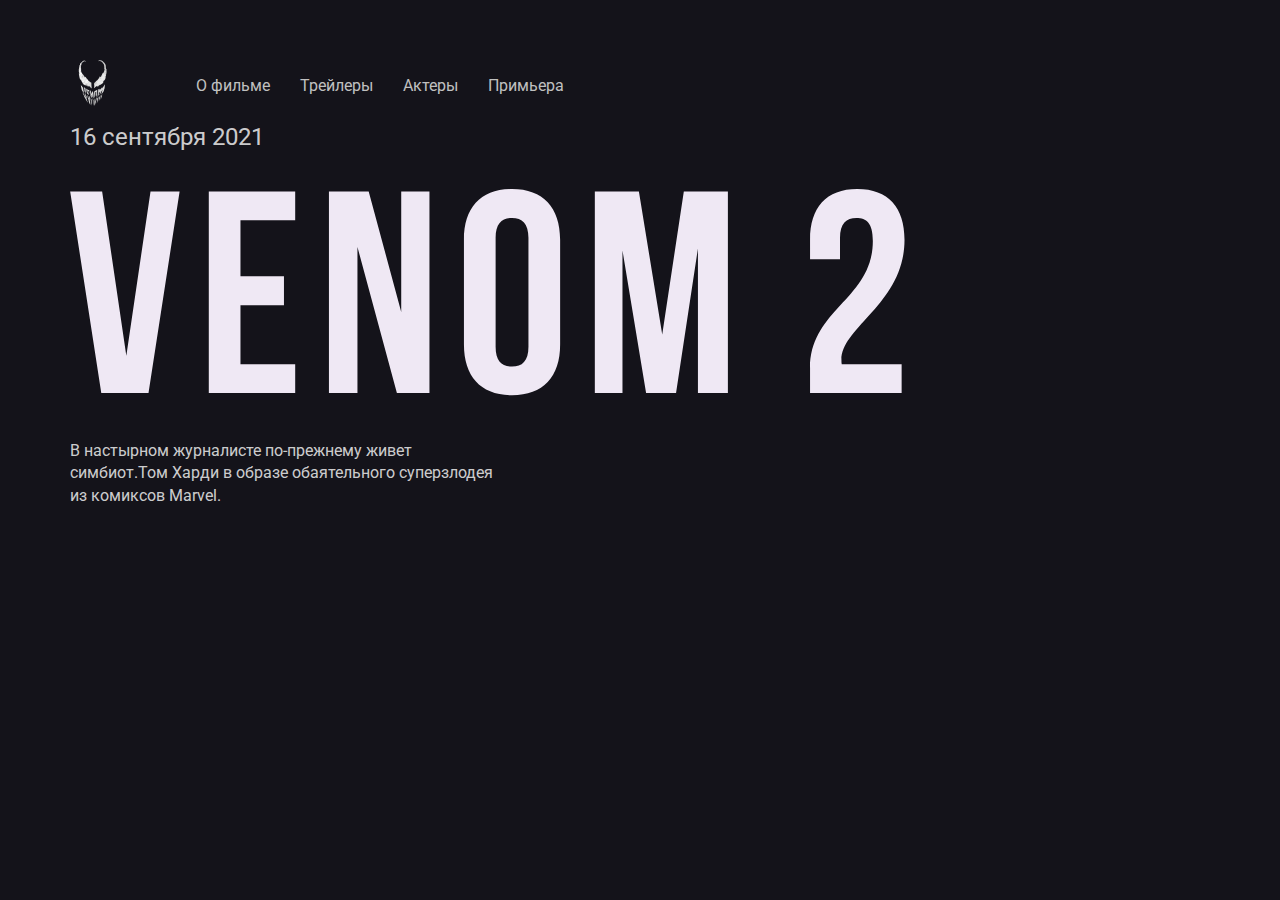
==== index.html @ 0b6f8396 "Создали структуру проекта   и с вертсали шапку сайта" ====
<!DOCTYPE html>
<html lang="ru">
<head>
    <meta charset="UTF-8">
    <meta http-equiv="X-UA-Compatible" content="IE=edge">
    <meta name="viewport" content="width=device-width, initial-scale=1.0">
    <title>Document</title>
    <link rel="preconnect" href="https://fonts.gstatic.com">
<link href="https://fonts.googleapis.com/css2?family=Roboto:wght@400;700&display=swap" rel="stylesheet">
    <link rel="stylesheet" href="css/style.css">
    <link rel="stylesheet" href="css/normalize.css">
</head>
<body>
    <div class="container">
  <header class="header">
        <a href="/" class="logo-link">
        <img  width="46"  height="71" src="logo.png" alt="here logo venum" class="logo-img">
        </a>
        <nav class="nav">
            <ul class="nav-menu">
                <li class="nav-menu-item"></li>
                <a href="about.html" class="nav-menu-link">О фильме</a>

                <li class="nav-menu-item"></li>
                <a href="trailer.html" class="nav-menu-link">Трейлеры</a>

                <li class="nav-menu-item"></li>
                <a href="actors" class="nav-menu-link">Актеры</a>

                <li class="nav-menu-item"></li>
                <a href="premier.html" class="nav-menu-link">Примьера</a>

            </ul>
        </nav>

    </header>

<div class="film">
    <div class="film-text">
        <span class="film-date">16 сентября 2021 </span>
        <img src="Venom 2 (1).svg" alt="venom-logo2" class="film-logo">
        <p class="film-description">
            В настырном журналисте по-прежнему живет симбиот.Том Харди в образе обаятельного суперзлодея из комиксов Marvel.
        </p>
    </div>

</div>


    </div>

  

</body>
</html>
---- css/style.css ----
body{
    background-color: #14131A;
color:#fff;
font-family: 'Roboto', sans-serif;
}
.container{
    max-width: 1140px;
    margin: auto;
}
header{
    display: flex;
    align-items: center;
    padding-top: 40px;
    
   
}
.logo-link{
    display: inline-block;
    margin-right: 50px;
}
.nav-menu{
    margin: 0;
    padding: 0;
    list-style: none;
    display: flex;

}
.nav-menu-item{
    margin-right: 30px;
}
.nav-menu-link{
    text-decoration: none;
    color:silver;
}
.film-date{
    display: block;
    font-size: 24px;
    line-height: 28px;
    margin-bottom: 38px;
    color:rgba(255, 255, 255, 0.8);
}
.film-description{
    margin-top: 40px;
    max-width: 423px;
    font-size: 16px;
    line-height: 140%;
    color:rgba(255, 255, 255, 0.8)

}
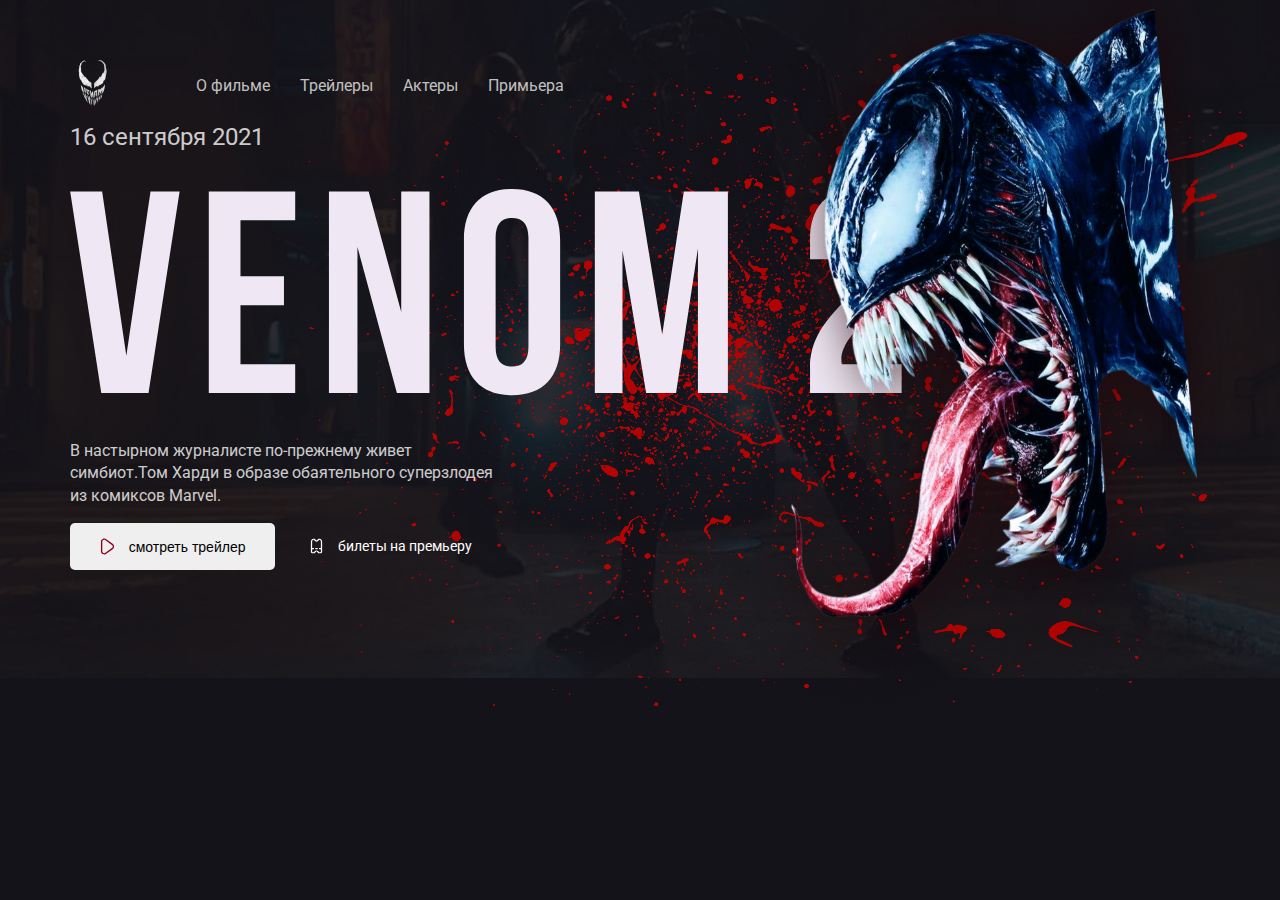
==== commit 984e209c: "верстали главную страницу" ====
--- a/index.html
+++ b/index.html
@@ -4,13 +4,13 @@
     <meta charset="UTF-8">
     <meta http-equiv="X-UA-Compatible" content="IE=edge">
     <meta name="viewport" content="width=device-width, initial-scale=1.0">
-    <title>Document</title>
+    <title>Venom 2</title>
     <link rel="preconnect" href="https://fonts.gstatic.com">
 <link href="https://fonts.googleapis.com/css2?family=Roboto:wght@400;700&display=swap" rel="stylesheet">
     <link rel="stylesheet" href="css/style.css">
     <link rel="stylesheet" href="css/normalize.css">
 </head>
-<body>
+<body class="blood">
     <div class="container">
   <header class="header">
         <a href="/" class="logo-link">
@@ -43,13 +43,25 @@
             В настырном журналисте по-прежнему живет симбиот.Том Харди в образе обаятельного суперзлодея из комиксов Marvel.
         </p>
     </div>
+<!-- /.film-text -->
+<div class="buttin-group">
+    <button class="button button-primary">
+        <img width="15px" src="Vector.svg" alt="icon:play" class="button-icon">
+        <span class="button-text">смотреть трейлер</span>
+    </button>
 
+<a href="" class="button button-link">
+    <img width="15px" src="ticcket.svg" alt="icon:Ticket" class="button-icon">
+    <span class="button-text">билеты на премьеру</span>
+</a>
+</div>
+<!-- /button-group -->
 </div>
 
 
     </div>
 
   
-
+<img src="venom.png" alt="photo:venom" class="venom">
 </body>
 </html>--- a/css/style.css
+++ b/css/style.css
@@ -1,5 +1,5 @@
 body{
-    background-color: #14131A;
+    /* background-color: #14131A; */
 color:#fff;
 font-family: 'Roboto', sans-serif;
 }
@@ -47,3 +47,48 @@
     color:rgba(255, 255, 255, 0.8)
 
 }
+.button{
+    padding: 15px 30px;
+    border: none;
+    border-radius: 5px;
+    text-decoration: none;
+cursor: pointer;
+}
+.button-icon,.button-text{
+    display: inline-block;
+    vertical-align: middle;
+}
+.button-text{
+    font-size: 14px;
+    line-height: 16px;
+    margin-left: 10px;
+}
+.button.primary{
+    color:#8D0019;
+    background-color:#fff;
+}
+.button-link{
+    color:#fff;
+}
+.button-group{
+    margin-top: 70px;
+}
+
+.venom{
+    position:absolute;
+    top: 0;
+    right:0;
+    width: 626px;
+    height: 724px;
+    
+}
+.blood{
+    background: url(../blood.png) no-repeat top right,#14131a url(../backgruond.jpg) no-repeat center center / 100%;
+
+}
+/* .blood{
+    background-image:url(../backgruond.jpg);
+    background-position:center;
+    background-repeat:no-repeat;
+
+} */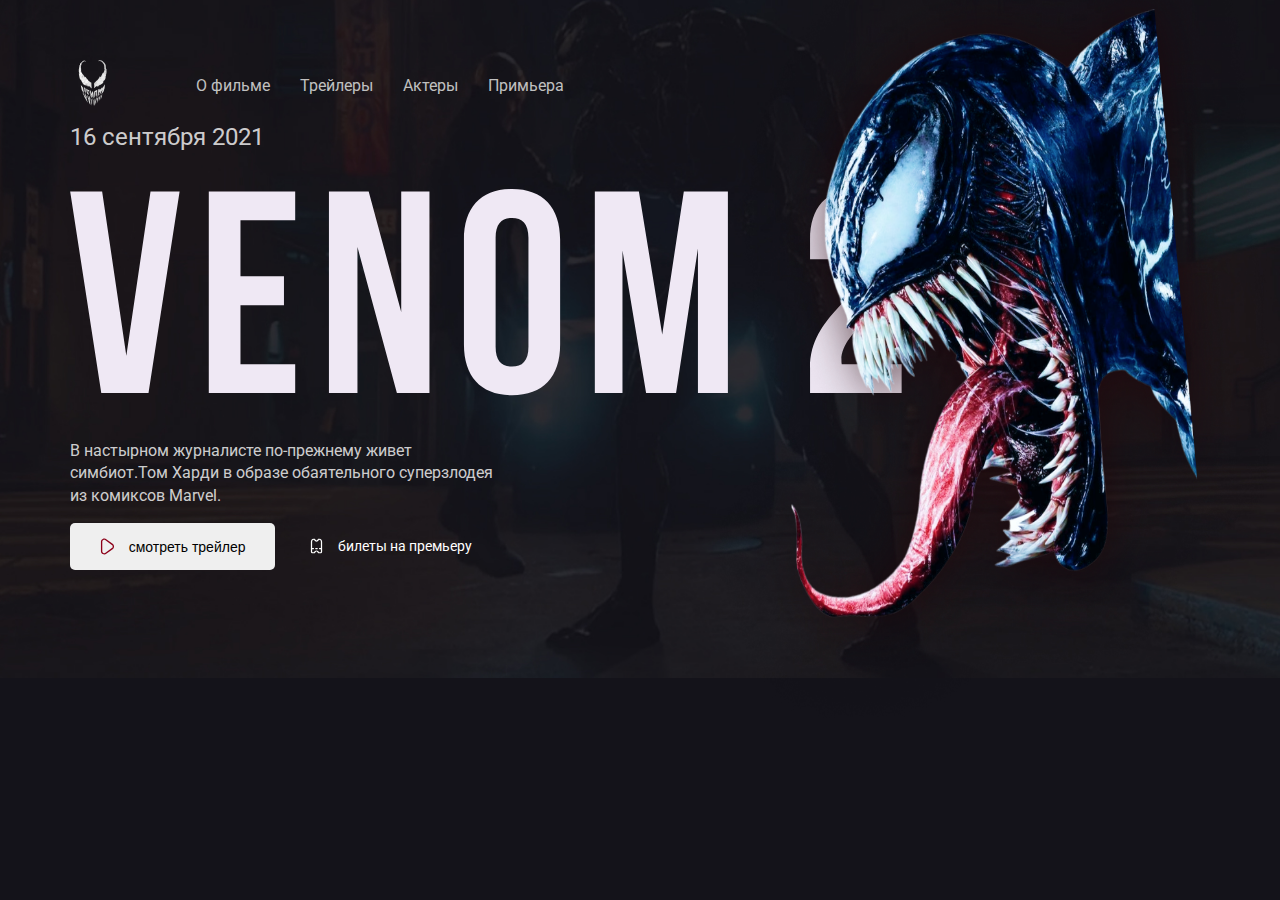
==== commit 1067d65d: "Сверстал о фильме" ====
--- a/index.html
+++ b/index.html
@@ -4,7 +4,7 @@
     <meta charset="UTF-8">
     <meta http-equiv="X-UA-Compatible" content="IE=edge">
     <meta name="viewport" content="width=device-width, initial-scale=1.0">
-    <title>Venom 2</title>
+    <title>Главная Venom-2</title>
     <link rel="preconnect" href="https://fonts.gstatic.com">
 <link href="https://fonts.googleapis.com/css2?family=Roboto:wght@400;700&display=swap" rel="stylesheet">
     <link rel="stylesheet" href="css/style.css">
--- a/css/style.css
+++ b/css/style.css
@@ -1,5 +1,5 @@
 body{
-    /* background-color: #14131A; */
+    background-color: #14131A;
 color:#fff;
 font-family: 'Roboto', sans-serif;
 }
@@ -83,12 +83,92 @@
     
 }
 .blood{
-    background: url(../blood.png) no-repeat top right,#14131a url(../backgruond.jpg) no-repeat center center / 100%;
+    background:#14131a url(../backgruond.jpg) no-repeat center center / 100%;
 
 }
-/* .blood{
-    background-image:url(../backgruond.jpg);
-    background-position:center;
-    background-repeat:no-repeat;
 
-} */+.content{
+    display: flex;
+}
+.col{
+    flex-basis: 50%;
+}
+
+.content-title{
+    font-weight: bold;
+    font-size: 36px;
+    line-height: 42px;
+    color: rgba(255, 255, 255, 0.8);
+    margin-bottom: 20px;
+}
+.content-subtitle{
+    font-size:16px ;
+    line-height: 140%;
+    color: rgba(255, 255, 255, 0.8);
+    margin-bottom: 15px;
+    margin-top:0px;
+}
+.content-text{
+    font-size:16px ;
+    line-height: 140%;
+    color: rgba(255, 255, 255, 0.8);
+    max-width: 420px;
+    margin-bottom: 30px;
+}
+.content .list{
+    list-style-type: none;
+    padding: 0;
+
+
+}
+.list-item{
+    line-height: 1.5;
+}
+
+.column-2{
+    -webkit-column-count: 2;
+    -moz-column-count: 2;
+    column-count: 2;
+    -webkit-column-gap: 20px;
+    -moz-column-gap: 20px;
+    column-gap: 20px;
+    max-width: 350px;
+}
+.trailer{
+    width:356px ;
+    height: 205px;
+    background: url(../cover.jpg) no-repeat center / contain;
+    border-radius: 5px;
+    display: flex;
+    align-items: center;
+    justify-content: center;
+    margin-top: 30px;
+
+
+}
+.trailer .play{
+    width: 45px;
+    height: 45px;
+    border-radius: 50%;
+    border: none;
+    cursor: pointer;
+}
+.trailer .play-icon{
+    transform: translate(1px, 2px);
+}
+
+.poster-wrapper{
+    display: flex;
+    align-items: center;
+}
+.poster{
+    width: 362px;
+    border-radius: 5px;
+    margin-right: 30px;
+    margin-top: 17px;
+
+}
+.poster-wrapper .list{
+    margin: 0;
+    margin-bottom: 20px;
+}